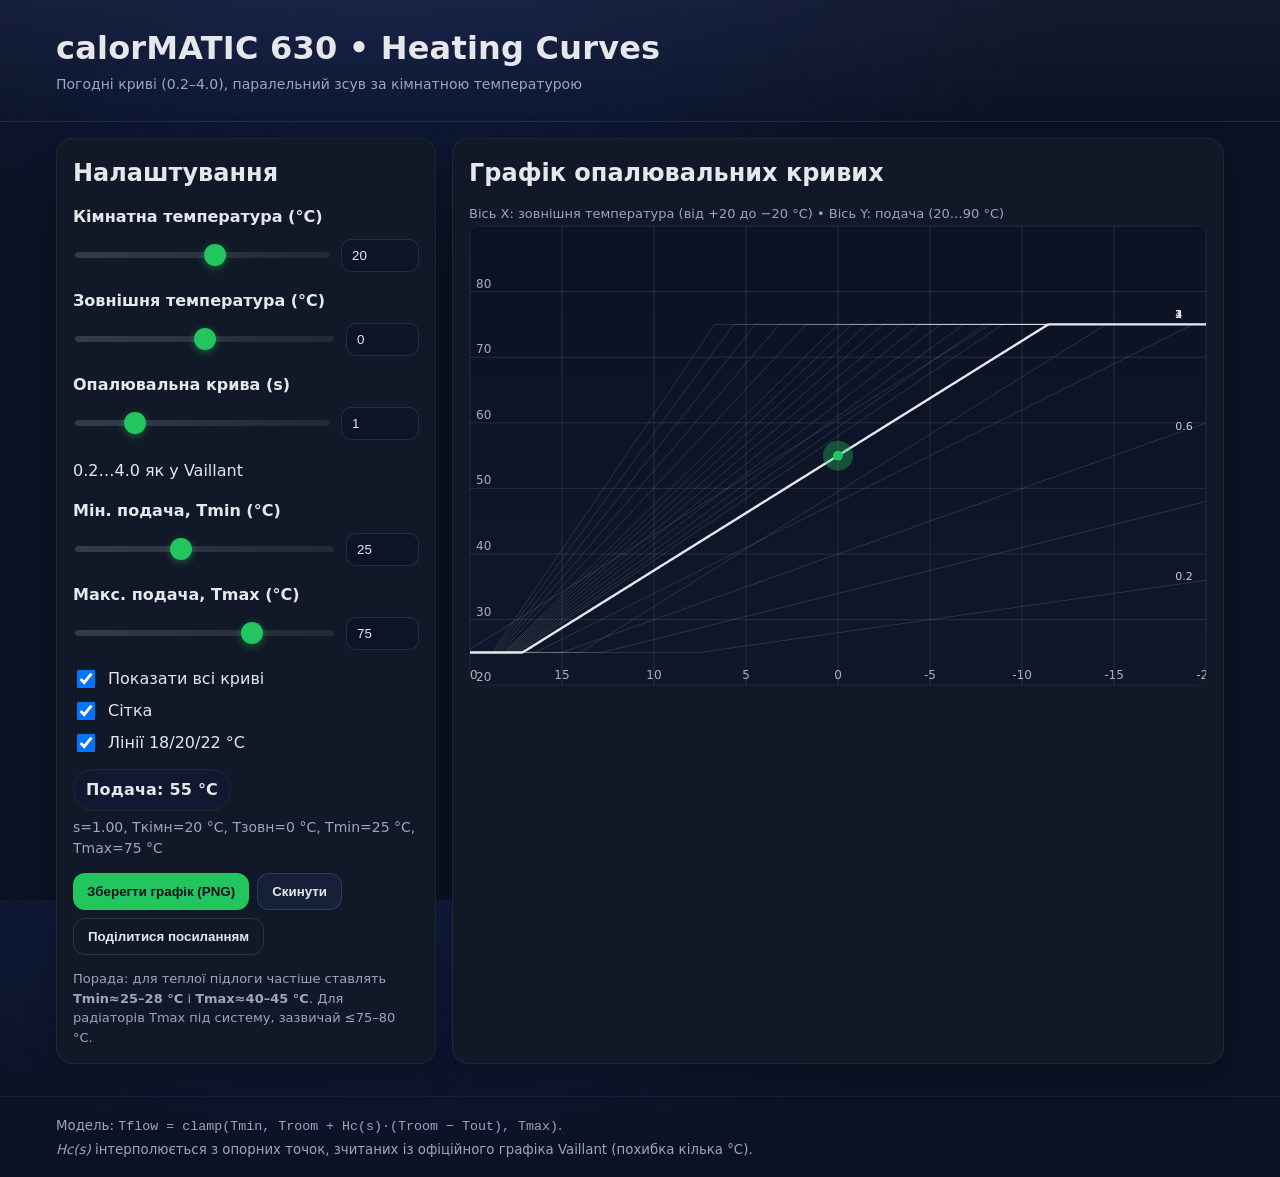
==== app/index.html @ e4753c87 "Add Vaillant heating curves visualizer (web & desktop)" ====
<!doctype html>
<html lang="uk">
<head>
  <meta charset="utf-8" />
  <meta name="viewport" content="width=device-width,initial-scale=1" />
  <title>calorMATIC 630 • Heating Curves</title>
  <link rel="stylesheet" href="styles.css" />
  <meta name="theme-color" content="#0b1224" />
</head>
<body>
  <header class="site-header">
    <div class="container">
      <h1>calorMATIC 630 • Heating Curves</h1>
      <p class="subtitle">Погодні криві (0.2–4.0), паралельний зсув за кімнатною температурою</p>
    </div>
  </header>

  <main class="container grid">
    <!-- Controls -->
    <section class="card controls">
      <h2>Налаштування</h2>

      <div class="field">
        <label for="room">Кімнатна температура (°C)</label>
        <div class="control">
          <input id="room" type="range" min="15" max="24" step="0.1" value="20">
          <input id="roomNum" class="num" type="number" min="15" max="24" step="0.1" value="20">
        </div>
      </div>

      <div class="field">
        <label for="tout">Зовнішня температура (°C)</label>
        <div class="control">
          <input id="tout" type="range" min="-20" max="20" step="1" value="0">
          <input id="toutNum" class="num" type="number" min="-20" max="20" step="1" value="0">
        </div>
      </div>

      <div class="field">
        <label for="slope">Опалювальна крива (s)</label>
        <div class="control">
          <input id="slope" type="range" min="0.2" max="4.0" step="0.1" value="1.0">
          <input id="slopeNum" class="num" type="number" min="0.2" max="4.0" step="0.1" value="1.0">
        </div>
        <p class="hint">0.2…4.0 як у Vaillant</p>
      </div>

      <div class="field">
        <label for="tmin">Мін. подача, Tmin (°C)</label>
        <div class="control">
          <input id="tmin" type="range" min="15" max="40" step="1" value="25">
          <input id="tminNum" class="num" type="number" min="15" max="40" step="1" value="25">
        </div>
      </div>

      <div class="field">
        <label for="tmax">Макс. подача, Tmax (°C)</label>
        <div class="control">
          <!-- ✅ як просили: мінімально допустиме значення для Tmax = 40 -->
          <input id="tmax" type="range" min="40" max="90" step="1" value="75">
          <input id="tmaxNum" class="num" type="number" min="40" max="90" step="1" value="75">
        </div>
      </div>

      <div class="switches">
        <label class="switch">
          <input id="showAll" type="checkbox" checked>
          <span>Показати всі криві</span>
        </label>
        <label class="switch">
          <input id="showGrid" type="checkbox" checked>
          <span>Сітка</span>
        </label>
        <label class="switch">
          <input id="showGuides" type="checkbox" checked>
          <span>Лінії 18/20/22 °C</span>
        </label>
      </div>

      <div class="result">
        <div class="pill" id="resultPill">Подача: — °C</div>
        <div class="meta" id="metaText">s=1.0, Tкімн=20.0 °C, Tзовн=0 °C, Tmin=25 °C, Tmax=75 °C</div>
      </div>

      <div class="actions">
        <button id="savePng" class="btn primary">Зберегти графік (PNG)</button>
        <button id="reset" class="btn">Скинути</button>
        <button id="share" class="btn ghost">Поділитися посиланням</button>
      </div>

      <p class="footnote">
        Порада: для теплої підлоги частіше ставлять <strong>Tmin≈25–28 °C</strong> і <strong>Tmax≈40–45 °C</strong>.
        Для радіаторів Tmax під систему, зазвичай ≤75–80 °C.
      </p>
    </section>

    <!-- Chart -->
    <section class="card chart">
      <div class="chart-head">
        <h2>Графік опалювальних кривих</h2>
        <span class="legend">Вісь X: зовнішня температура (від +20 до −20 °C) • Вісь Y: подача (20…90 °C)</span>
      </div>
      <div class="canvas-wrap">
        <canvas id="plot" aria-label="Heating curves chart"></canvas>
      </div>
    </section>
  </main>

  <footer class="site-footer">
    <div class="container">
      <small>
        Модель: <code>Tflow = clamp(Tmin, Troom + Hc(s)·(Troom − Tout), Tmax)</code>. <br />
        <em>Hc(s)</em> інтерполюється з опорних точок, зчитаних із офіційного графіка Vaillant (похибка кілька °C).
      </small>
    </div>
  </footer>

  <script src="app.js"></script>
</body>
</html>
---- app/styles.css ----
:root{
  --bg:#0b1224;
  --panel:#0f172a;
  --card:#111827;
  --ink:#e5e7eb;
  --ink-dim:#9aa7bd;
  --accent:#22c55e;
  --accent-press:#16a34a;
  --line:#21304e;
  --pill:#10192f;
}

*{box-sizing:border-box}
html,body{height:100%}
body{
  margin:0;
  font:16px/1.5 system-ui, -apple-system, "Segoe UI", Roboto, "Helvetica Neue", Arial, "Noto Sans", "Apple Color Emoji","Segoe UI Emoji";
  color:var(--ink);
  background:radial-gradient(1200px 600px at 30% -10%, #12204a 0%, transparent 60%) , var(--bg);
}

.container{max-width:1200px;margin:0 auto;padding:16px}
.site-header{border-bottom:1px solid rgba(255,255,255,.06);background:linear-gradient(180deg,rgba(255,255,255,.03),transparent)}
.site-header h1{margin:8px 0 2px;font-weight:700;letter-spacing:.2px}
.subtitle{margin:0 0 10px;color:var(--ink-dim);font-size:14px}

.grid{
  display:grid;
  grid-template-columns:1fr;
  gap:16px;
}
@media (min-width: 960px){
  .grid{
    grid-template-columns: minmax(320px,380px) 1fr;
  }
}

.card{
  background:var(--card);
  border:1px solid rgba(255,255,255,.06);
  border-radius:16px;
  padding:16px;
  box-shadow:0 10px 30px rgba(0,0,0,.25);
}

.controls h2, .chart h2{margin:0 0 10px}
.chart .legend{color:var(--ink-dim);font-size:13px}

.field{margin:14px 0}
.field label{display:block;margin-bottom:6px;font-weight:600}
.control{display:flex;gap:10px;align-items:center}
.control input.num{
  width:90px;padding:8px 10px;border-radius:10px;border:1px solid rgba(255,255,255,.1);
  background:#0d1428;color:var(--ink);outline:none
}
.control input.num:focus{border-color:var(--accent)}

input[type=range]{appearance:none;width:100%;height:36px;background:transparent}
input[type=range]::-webkit-slider-runnable-track{
  height:6px;border-radius:999px;background:linear-gradient(90deg, rgba(255,255,255,.15), rgba(255,255,255,.07));
}
input[type=range]::-webkit-slider-thumb{
  -webkit-appearance:none;appearance:none;height:22px;width:22px;margin-top:-8px;border-radius:50%;
  background:var(--accent);box-shadow:0 2px 8px rgba(34,197,94,.45);border:none
}
input[type=range]::-moz-range-track{
  height:6px;border-radius:999px;background:linear-gradient(90deg, rgba(255,255,255,.15), rgba(255,255,255,.07));
}
input[type=range]::-moz-range-thumb{
  height:22px;width:22px;border-radius:50%;border:none;background:var(--accent);box-shadow:0 2px 8px rgba(34,197,94,.45)
}

.switches{display:grid;gap:8px;margin:14px 0}
.switch{display:flex;gap:10px;align-items:center}
.switch input{width:18px;height:18px}

.result{margin:14px 0 6px}
.pill{
  display:inline-block;padding:8px 12px;border-radius:999px;background:var(--pill);
  border:1px solid rgba(255,255,255,.06);font-weight:700;letter-spacing:.2px
}
.meta{margin-top:6px;color:var(--ink-dim);font-size:14px}

.actions{display:flex;flex-wrap:wrap;gap:8px;margin:14px 0}
.btn{
  padding:10px 14px;border-radius:12px;border:1px solid rgba(255,255,255,.12);
  background:#162038;color:var(--ink);cursor:pointer;font-weight:700
}
.btn:hover{filter:brightness(1.04)}
.btn.primary{background:var(--accent);color:#0b1320;border:none}
.btn.primary:active{background:var(--accent-press)}
.btn.ghost{background:transparent}

.footnote{color:var(--ink-dim);font-size:13px;margin:8px 0 0}

.canvas-wrap{position:relative;width:100%;aspect-ratio: 16/10;border-radius:12px;overflow:hidden;border:1px solid rgba(255,255,255,.06);background:#0b1224}
#plot{display:block;width:100%;height:100%}

.site-footer{border-top:1px solid rgba(255,255,255,.06);margin-top:16px}
.site-footer small{color:var(--ink-dim)}
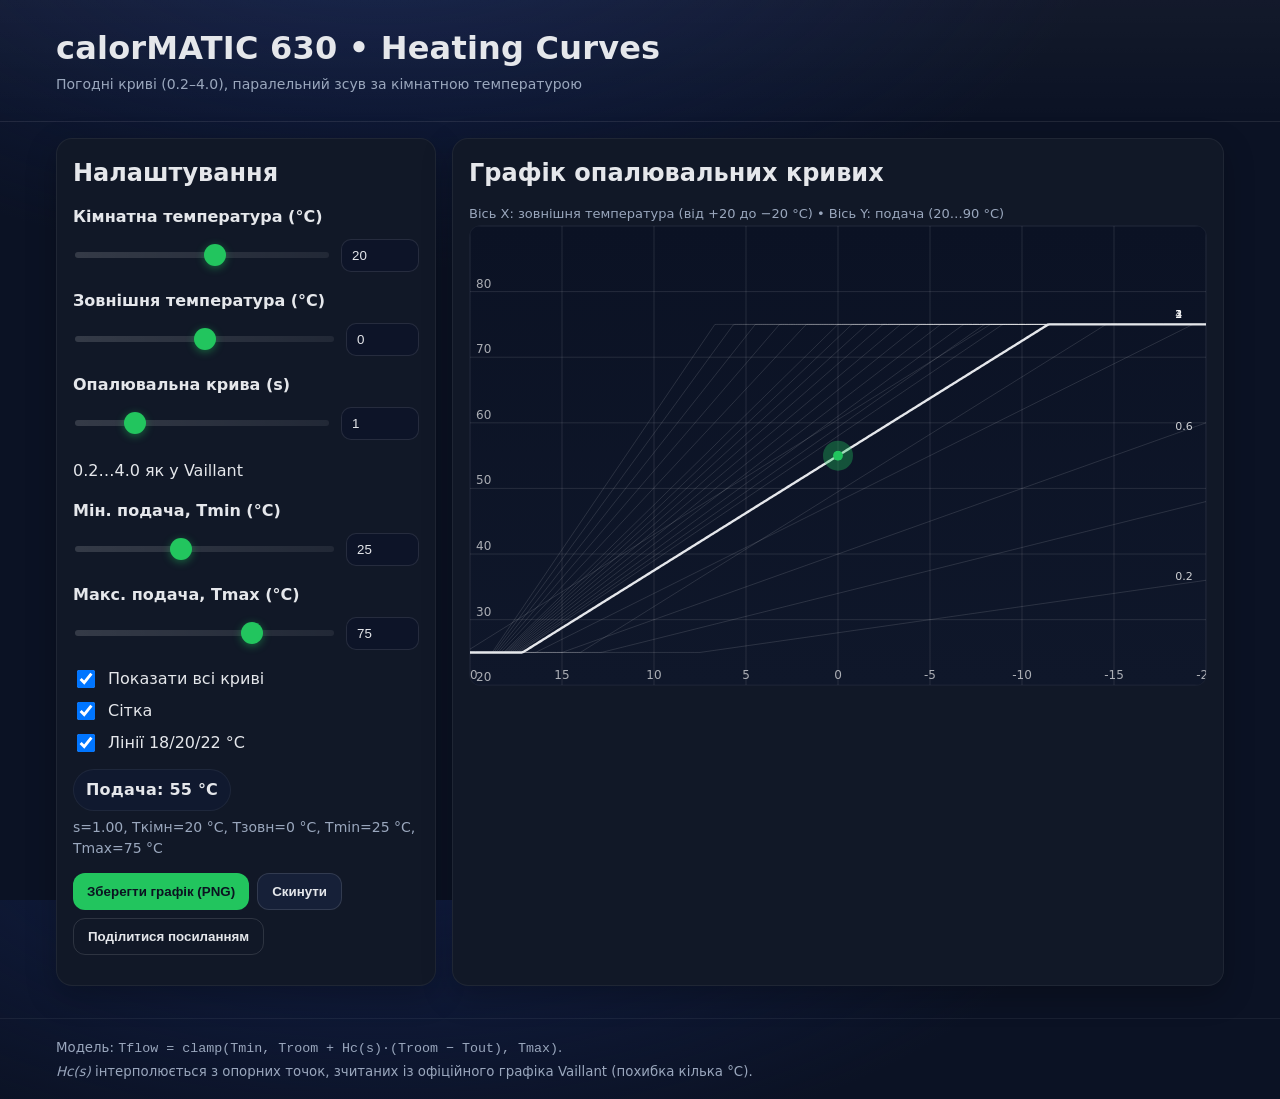
==== commit b5e3de27: "Remove footnote with heating temperature advice" ====
--- a/app/index.html
+++ b/app/index.html
@@ -88,10 +88,6 @@
         <button id="share" class="btn ghost">Поділитися посиланням</button>
       </div>
 
-      <p class="footnote">
-        Порада: для теплої підлоги частіше ставлять <strong>Tmin≈25–28 °C</strong> і <strong>Tmax≈40–45 °C</strong>.
-        Для радіаторів Tmax під систему, зазвичай ≤75–80 °C.
-      </p>
     </section>
 
     <!-- Chart -->
